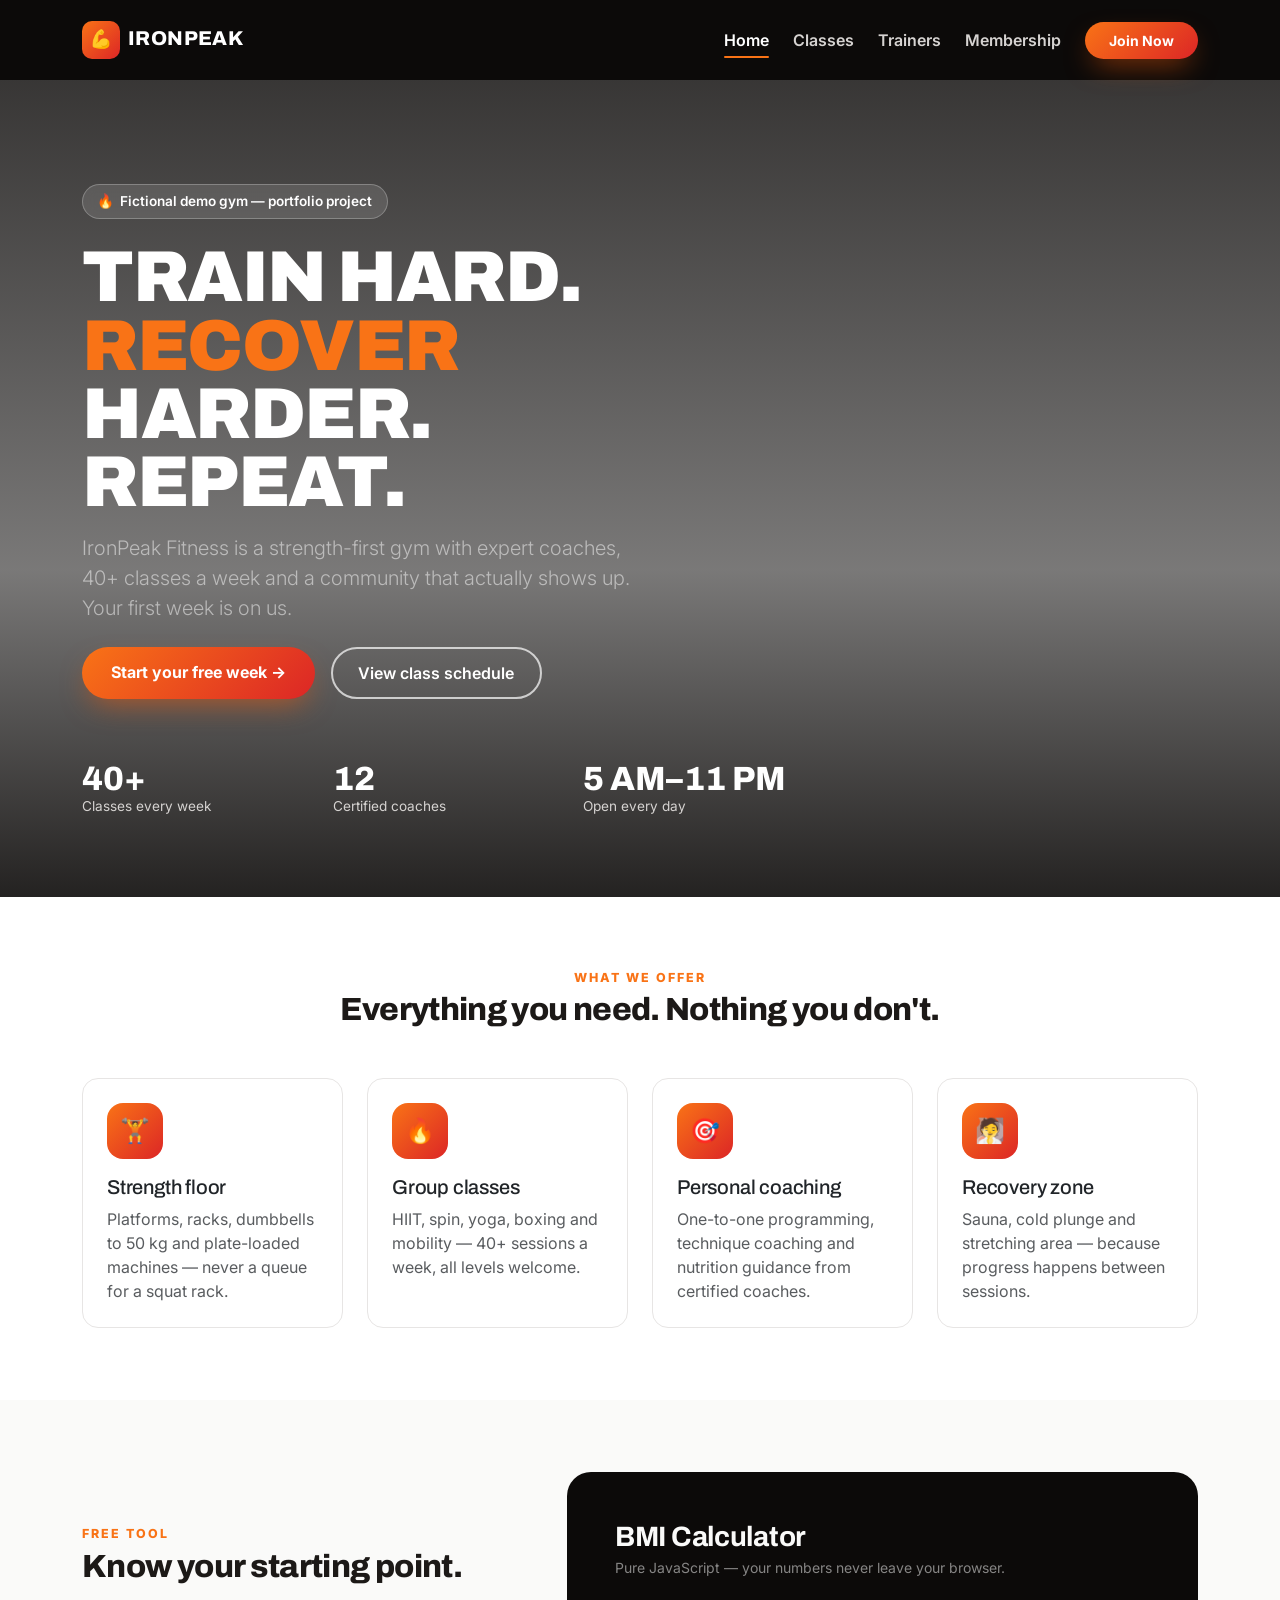
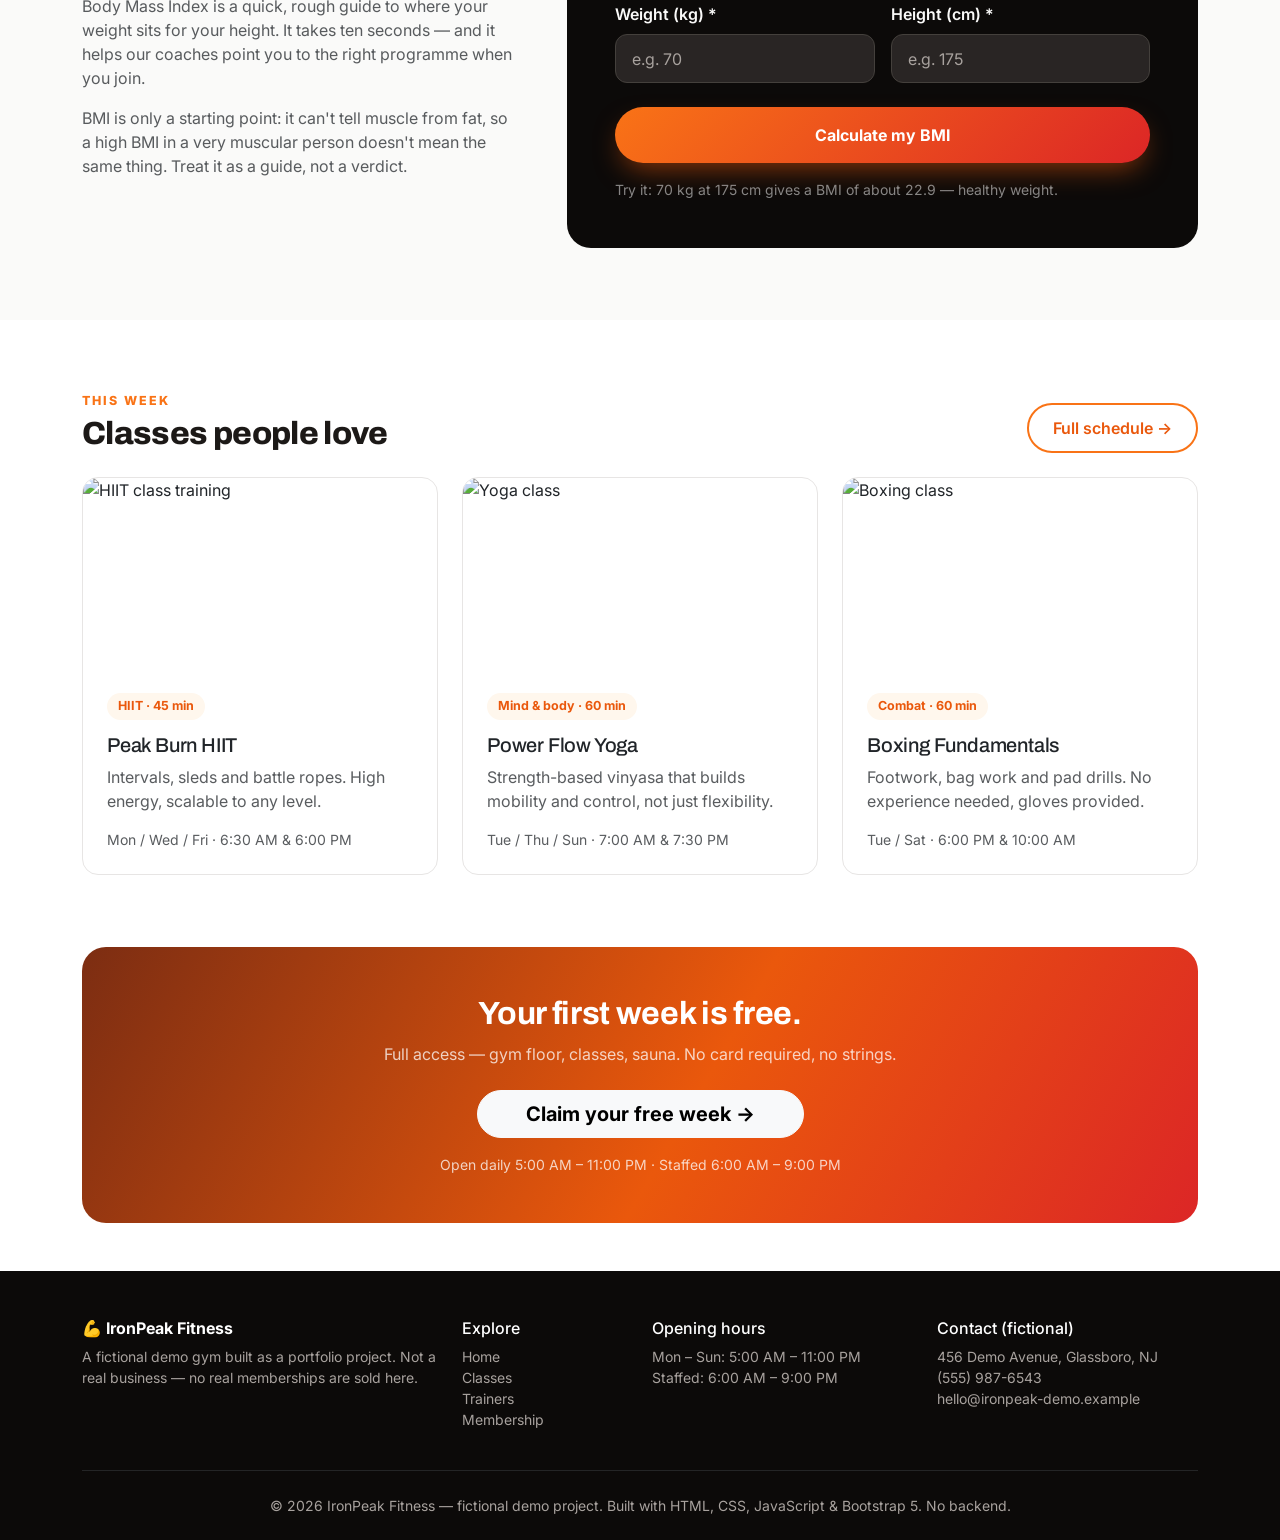
==== index.html @ 5a1632c7 "Add IronPeak Fitness: class schedule, trainers, membership plans, BMI calculator" ====
<!DOCTYPE html>
<html lang="en">
<head>
  <meta charset="UTF-8">
  <meta name="viewport" content="width=device-width, initial-scale=1.0">
  <meta name="description" content="IronPeak Fitness — a fictional demo gym. Strength, conditioning and group classes, plus a free BMI calculator.">
  <title>IronPeak Fitness — Strength, Conditioning &amp; Classes</title>
  <!--
    DEMO PROJECT: IronPeak Fitness is a fictional gym created for a portfolio.
    No real gym, trainers, members, or results are represented here.
  -->
  <link href="https://cdn.jsdelivr.net/npm/bootstrap@5.3.3/dist/css/bootstrap.min.css" rel="stylesheet">
  <link rel="preconnect" href="https://fonts.googleapis.com">
  <link href="https://fonts.googleapis.com/css2?family=Archivo:wght@600;700;800;900&family=Inter:wght@400;500;600;700&display=swap" rel="stylesheet">
  <link rel="stylesheet" href="assets/css/style.css">
</head>
<body>

<!-- ============ NAVBAR ============ -->
<nav class="navbar navbar-expand-lg navbar-dark bg-dark sticky-top py-3" style="background-color: var(--coal) !important;">
  <div class="container">
    <a class="navbar-brand" href="index.html"><span class="logo-mark">💪</span>IRONPEAK</a>
    <button class="navbar-toggler" type="button" data-bs-toggle="collapse" data-bs-target="#mainNav" aria-controls="mainNav" aria-expanded="false" aria-label="Toggle navigation">
      <span class="navbar-toggler-icon"></span>
    </button>
    <div class="collapse navbar-collapse" id="mainNav">
      <ul class="navbar-nav ms-auto align-items-lg-center gap-lg-2">
        <li class="nav-item"><a class="nav-link active" href="index.html">Home</a></li>
        <li class="nav-item"><a class="nav-link" href="classes.html">Classes</a></li>
        <li class="nav-item"><a class="nav-link" href="trainers.html">Trainers</a></li>
        <li class="nav-item"><a class="nav-link" href="membership.html">Membership</a></li>
        <li class="nav-item ms-lg-2"><a class="btn btn-ember btn-sm px-4 py-2" href="membership.html">Join Now</a></li>
      </ul>
    </div>
  </div>
</nav>

<!-- ============ HERO ============ -->
<header class="hero">
  <div class="container position-relative">
    <div class="row">
      <div class="col-lg-8">
        <span class="hero-badge">🔥 &nbsp;Fictional demo gym — portfolio project</span>
        <h1 class="display-2 mt-4">Train hard.<br><span class="accent">Recover</span> harder.<br>Repeat.</h1>
        <p class="lead text-white-50 mt-3" style="max-width: 560px;">IronPeak Fitness is a strength-first gym with expert coaches, 40+ classes a week and a community that actually shows up. Your first week is on us.</p>
        <div class="d-flex flex-wrap gap-3 mt-4">
          <a href="membership.html" class="btn btn-ember">Start your free week →</a>
          <a href="classes.html" class="btn btn-outline-light-soft">View class schedule</a>
        </div>
        <div class="row mt-5 g-3">
          <div class="col-4"><div class="stat-num">40+</div><div class="stat-label">Classes every week</div></div>
          <div class="col-4"><div class="stat-num">12</div><div class="stat-label">Certified coaches</div></div>
          <div class="col-4"><div class="stat-num">5 AM–11 PM</div><div class="stat-label">Open every day</div></div>
        </div>
      </div>
    </div>
  </div>
</header>

<!-- ============ WHAT WE OFFER ============ -->
<section class="section-pad">
  <div class="container">
    <div class="text-center mb-5 reveal">
      <p class="section-kicker mb-1">What we offer</p>
      <h2 class="section-title">Everything you need. Nothing you don't.</h2>
    </div>
    <div class="row g-4">
      <div class="col-md-6 col-lg-3 reveal">
        <div class="card card-lift h-100 p-4">
          <div class="icon-tile mb-3">🏋️</div>
          <h5>Strength floor</h5>
          <p class="text-muted mb-0">Platforms, racks, dumbbells to 50 kg and plate-loaded machines — never a queue for a squat rack.</p>
        </div>
      </div>
      <div class="col-md-6 col-lg-3 reveal reveal-delay-1">
        <div class="card card-lift h-100 p-4">
          <div class="icon-tile mb-3">🔥</div>
          <h5>Group classes</h5>
          <p class="text-muted mb-0">HIIT, spin, yoga, boxing and mobility — 40+ sessions a week, all levels welcome.</p>
        </div>
      </div>
      <div class="col-md-6 col-lg-3 reveal reveal-delay-2">
        <div class="card card-lift h-100 p-4">
          <div class="icon-tile mb-3">🎯</div>
          <h5>Personal coaching</h5>
          <p class="text-muted mb-0">One-to-one programming, technique coaching and nutrition guidance from certified coaches.</p>
        </div>
      </div>
      <div class="col-md-6 col-lg-3 reveal reveal-delay-2">
        <div class="card card-lift h-100 p-4">
          <div class="icon-tile mb-3">🧖</div>
          <h5>Recovery zone</h5>
          <p class="text-muted mb-0">Sauna, cold plunge and stretching area — because progress happens between sessions.</p>
        </div>
      </div>
    </div>
  </div>
</section>

<!-- ============ BMI CALCULATOR ============ -->
<section class="section-pad bg-soft">
  <div class="container">
    <div class="row align-items-center g-5">
      <div class="col-lg-5 reveal">
        <p class="section-kicker mb-1">Free tool</p>
        <h2 class="section-title">Know your starting point.</h2>
        <p class="text-muted">Body Mass Index is a quick, rough guide to where your weight sits for your height. It takes ten seconds — and it helps our coaches point you to the right programme when you join.</p>
        <p class="text-muted">BMI is only a starting point: it can't tell muscle from fat, so a high BMI in a very muscular person doesn't mean the same thing. Treat it as a guide, not a verdict.</p>
      </div>
      <div class="col-lg-7 reveal reveal-delay-1">
        <div class="bmi-box p-4 p-md-5">
          <h3 class="fw-bold mb-1">BMI Calculator</h3>
          <p class="text-white-50 small mb-4">Pure JavaScript — your numbers never leave your browser.</p>
          <form id="bmi-form" novalidate>
            <div class="row g-3">
              <div class="col-sm-6">
                <label for="bmi-weight" class="form-label fw-semibold">Weight (kg) *</label>
                <input type="number" id="bmi-weight" class="form-control" placeholder="e.g. 70" min="20" max="300" step="0.1" required>
              </div>
              <div class="col-sm-6">
                <label for="bmi-height" class="form-label fw-semibold">Height (cm) *</label>
                <input type="number" id="bmi-height" class="form-control" placeholder="e.g. 175" min="100" max="250" step="0.1" required>
              </div>
            </div>
            <button type="submit" class="btn btn-ember w-100 mt-4 py-3">Calculate my BMI</button>
          </form>
          <div id="bmi-result" class="d-none mt-4 pt-4 border-top border-secondary"></div>
          <p class="text-white-50 small mt-3 mb-0">Try it: 70 kg at 175 cm gives a BMI of about 22.9 — healthy weight.</p>
        </div>
      </div>
    </div>
  </div>
</section>

<!-- ============ FEATURED CLASSES PREVIEW ============ -->
<section class="section-pad">
  <div class="container">
    <div class="d-flex flex-wrap justify-content-between align-items-end mb-4 reveal">
      <div>
        <p class="section-kicker mb-1">This week</p>
        <h2 class="section-title mb-0">Classes people love</h2>
      </div>
      <a href="classes.html" class="btn btn-outline-ember mt-3 mt-sm-0">Full schedule →</a>
    </div>
    <div class="row g-4">
      <div class="col-md-4 reveal">
        <div class="card card-lift h-100">
          <img src="https://picsum.photos/seed/ironpeak-hiit/800/500" class="card-img-top class-img" alt="HIIT class training" loading="lazy">
          <div class="card-body p-4">
            <span class="chip">HIIT · 45 min</span>
            <h5 class="mt-2">Peak Burn HIIT</h5>
            <p class="text-muted">Intervals, sleds and battle ropes. High energy, scalable to any level.</p>
            <p class="text-muted small mb-0">Mon / Wed / Fri · 6:30 AM &amp; 6:00 PM</p>
          </div>
        </div>
      </div>
      <div class="col-md-4 reveal reveal-delay-1">
        <div class="card card-lift h-100">
          <img src="https://picsum.photos/seed/ironpeak-yoga/800/500" class="card-img-top class-img" alt="Yoga class" loading="lazy">
          <div class="card-body p-4">
            <span class="chip">Mind &amp; body · 60 min</span>
            <h5 class="mt-2">Power Flow Yoga</h5>
            <p class="text-muted">Strength-based vinyasa that builds mobility and control, not just flexibility.</p>
            <p class="text-muted small mb-0">Tue / Thu / Sun · 7:00 AM &amp; 7:30 PM</p>
          </div>
        </div>
      </div>
      <div class="col-md-4 reveal reveal-delay-2">
        <div class="card card-lift h-100">
          <img src="https://picsum.photos/seed/ironpeak-boxing/800/500" class="card-img-top class-img" alt="Boxing class" loading="lazy">
          <div class="card-body p-4">
            <span class="chip">Combat · 60 min</span>
            <h5 class="mt-2">Boxing Fundamentals</h5>
            <p class="text-muted">Footwork, bag work and pad drills. No experience needed, gloves provided.</p>
            <p class="text-muted small mb-0">Tue / Sat · 6:00 PM &amp; 10:00 AM</p>
          </div>
        </div>
      </div>
    </div>
  </div>
</section>

<!-- ============ CTA ============ -->
<section class="pb-5">
  <div class="container">
    <div class="cta-band p-5 text-center reveal">
      <h2 class="fw-bold">Your first week is free.</h2>
      <p class="mb-4 opacity-75">Full access — gym floor, classes, sauna. No card required, no strings.</p>
      <a href="membership.html" class="btn btn-light btn-lg rounded-pill px-5 fw-bold">Claim your free week →</a>
      <p class="mt-3 mb-0 small opacity-75">Open daily 5:00 AM – 11:00 PM · Staffed 6:00 AM – 9:00 PM</p>
    </div>
  </div>
</section>

<!-- ============ FOOTER ============ -->
<footer class="pt-5 pb-4">
  <div class="container">
    <div class="row g-4">
      <div class="col-md-4">
        <h6 class="fw-bold">💪 IronPeak Fitness</h6>
        <p class="small">A fictional demo gym built as a portfolio project. Not a real business — no real memberships are sold here.</p>
      </div>
      <div class="col-md-2">
        <h6>Explore</h6>
        <ul class="list-unstyled small">
          <li><a href="index.html">Home</a></li>
          <li><a href="classes.html">Classes</a></li>
          <li><a href="trainers.html">Trainers</a></li>
          <li><a href="membership.html">Membership</a></li>
        </ul>
      </div>
      <div class="col-md-3">
        <h6>Opening hours</h6>
        <ul class="list-unstyled small">
          <li>Mon – Sun: 5:00 AM – 11:00 PM</li>
          <li>Staffed: 6:00 AM – 9:00 PM</li>
        </ul>
      </div>
      <div class="col-md-3">
        <h6>Contact (fictional)</h6>
        <ul class="list-unstyled small">
          <li>456 Demo Avenue, Glassboro, NJ</li>
          <li>(555) 987-6543</li>
          <li>hello@ironpeak-demo.example</li>
        </ul>
      </div>
    </div>
    <hr class="border-secondary my-4">
    <p class="small text-center mb-0">© <span id="year"></span> IronPeak Fitness — fictional demo project. Built with HTML, CSS, JavaScript &amp; Bootstrap 5. No backend.</p>
  </div>
</footer>

<script src="https://cdn.jsdelivr.net/npm/bootstrap@5.3.3/dist/js/bootstrap.bundle.min.js"></script>
<script src="assets/js/main.js"></script>
</body>
</html>
---- assets/css/style.css ----
/* IronPeak Fitness — custom styles (Bootstrap 5 layered on top) */
:root {
  --ember: #f97316;
  --ember-dark: #ea580c;
  --ember-soft: #fff7ed;
  --coal: #0c0a09;
  --coal-2: #1c1917;
  --steel: #78716c;
  --paper: #fafaf9;
  --gold: #fbbf24;
  --radius: 1rem;
}

html { scroll-behavior: smooth; }
body {
  font-family: "Inter", system-ui, -apple-system, sans-serif;
  color: #1c1917;
  background: #fff;
  overflow-x: hidden;
}
h1, h2, h3, h4, h5, .display-font {
  font-family: "Archivo", "Inter", sans-serif;
  letter-spacing: -.01em;
}

/* ---------- Navbar ---------- */
.navbar-dark .navbar-brand { font-family: "Archivo", sans-serif; font-weight: 800; letter-spacing: .02em; }
.navbar-brand .logo-mark {
  display: inline-flex; align-items: center; justify-content: center;
  width: 38px; height: 38px; border-radius: 10px;
  background: linear-gradient(135deg, var(--ember), #dc2626);
  color: #fff; font-size: 1.1rem; margin-right: .5rem;
}
.navbar-dark .nav-link { font-weight: 600; color: #d6d3d1 !important; position: relative; }
.navbar-dark .nav-link::after {
  content: ""; position: absolute; left: .5rem; right: .5rem; bottom: .15rem;
  height: 2px; background: var(--ember); border-radius: 2px;
  transform: scaleX(0); transform-origin: left; transition: transform .25s ease;
}
.navbar-dark .nav-link:hover::after, .navbar-dark .nav-link.active::after { transform: scaleX(1); }
.navbar-dark .nav-link.active { color: #fff !important; }

/* ---------- Hero ---------- */
.hero {
  background:
    linear-gradient(180deg, rgba(12,10,9,.82), rgba(12,10,9,.55) 60%, rgba(12,10,9,.9)),
    url("https://picsum.photos/seed/ironpeak-hero/1800/1000") center/cover no-repeat;
  color: #fff;
  padding: 6.5rem 0 5rem;
}
.hero h1 { font-weight: 900; text-transform: uppercase; line-height: .95; letter-spacing: -.02em; }
.hero h1 .accent { color: var(--ember); }
.hero-badge {
  display: inline-flex; align-items: center; gap: .45rem;
  background: rgba(255,255,255,.12); border: 1px solid rgba(255,255,255,.25);
  backdrop-filter: blur(6px);
  padding: .4rem .9rem; border-radius: 999px; font-size: .85rem; font-weight: 600;
}
.stat-num { font-family: "Archivo", sans-serif; font-size: 2.1rem; font-weight: 800; color: #fff; line-height: 1; }
.stat-label { font-size: .85rem; color: #d6d3d1; }

/* ---------- Buttons ---------- */
.btn-ember {
  background: linear-gradient(135deg, var(--ember), #dc2626);
  border: none; color: #fff; font-weight: 700;
  padding: .8rem 1.8rem; border-radius: 999px;
  box-shadow: 0 12px 28px -8px rgba(234,88,12,.6);
  transition: transform .2s ease, box-shadow .2s ease;
}
.btn-ember:hover, .btn-ember:focus { color: #fff; transform: translateY(-2px); box-shadow: 0 18px 34px -8px rgba(234,88,12,.65); }
.btn-outline-light-soft {
  border: 2px solid rgba(255,255,255,.7); color: #fff; font-weight: 600;
  padding: .75rem 1.6rem; border-radius: 999px; transition: all .2s ease;
}
.btn-outline-light-soft:hover { background: #fff; color: var(--coal); }
.btn-outline-ember {
  border: 2px solid var(--ember); color: var(--ember-dark); font-weight: 600;
  padding: .7rem 1.5rem; border-radius: 999px; transition: all .2s ease;
}
.btn-outline-ember:hover { background: var(--ember); color: #fff; }

/* ---------- Cards ---------- */
.card-lift {
  border: 1px solid #e7e5e4; border-radius: var(--radius);
  transition: transform .3s ease, box-shadow .3s ease, border-color .3s ease;
  overflow: hidden;
}
.card-lift:hover { transform: translateY(-6px); box-shadow: 0 24px 48px -16px rgba(12,10,9,.25); border-color: #fdba74; }
.icon-tile {
  width: 56px; height: 56px; border-radius: 16px;
  display: inline-flex; align-items: center; justify-content: center;
  font-size: 1.5rem; color: #fff;
  background: linear-gradient(135deg, var(--ember), #dc2626);
}
.trainer-img { height: 280px; object-fit: cover; transition: transform .5s ease; }
.card-lift:hover .trainer-img { transform: scale(1.05); }
.chip {
  display: inline-block; background: var(--ember-soft); color: var(--ember-dark);
  font-size: .78rem; font-weight: 700; padding: .25rem .7rem; border-radius: 999px; margin: 0 .25rem .35rem 0;
}
.class-img { height: 190px; object-fit: cover; }

/* ---------- Sections ---------- */
.section-pad { padding: 4.5rem 0; }
.section-kicker {
  text-transform: uppercase; letter-spacing: .16em; font-size: .78rem;
  font-weight: 800; color: var(--ember);
}
.section-title { font-weight: 800; letter-spacing: -.02em; }
.bg-dark-section { background: var(--coal); color: #fafaf9; }
.bg-soft { background: var(--paper); }
.cta-band {
  background: linear-gradient(120deg, #7c2d12, var(--ember-dark) 55%, #dc2626);
  border-radius: 1.5rem; color: #fff;
}

/* ---------- Timetable ---------- */
.timetable th { background: var(--coal); color: #fff; font-weight: 600; white-space: nowrap; }
.timetable td { vertical-align: middle; }
.timetable .class-cell { font-weight: 600; }
.timetable .class-cell small { display: block; font-weight: 400; color: var(--steel); }
.filter-btn.active { background: var(--coal); color: #fff; border-color: var(--coal); }

/* ---------- Pricing ---------- */
.plan-popular {
  border: 2px solid var(--ember) !important;
  box-shadow: 0 24px 48px -16px rgba(234,88,12,.35);
  position: relative;
}
.plan-badge {
  position: absolute; top: -14px; left: 50%; transform: translateX(-50%);
  background: linear-gradient(135deg, var(--ember), #dc2626); color: #fff;
  font-size: .75rem; font-weight: 800; letter-spacing: .08em; text-transform: uppercase;
  padding: .35rem 1rem; border-radius: 999px; white-space: nowrap;
}
.price-tag { font-family: "Archivo", sans-serif; font-size: 2.4rem; font-weight: 800; color: var(--coal); line-height: 1; }
.price-tag small { font-size: .9rem; color: var(--steel); font-weight: 500; }

/* ---------- BMI ---------- */
.bmi-box { background: var(--coal); color: #fafaf9; border-radius: 1.5rem; }
.bmi-result-num { font-family: "Archivo", sans-serif; font-size: 3rem; font-weight: 800; line-height: 1; }
.bmi-meter { height: 12px; border-radius: 999px; background: linear-gradient(90deg, #38bdf8 0 18.5%, #22c55e 18.5% 25%, #facc15 25% 30%, #ef4444 30% 100%); }
.bmi-marker {
  position: absolute; top: -6px; width: 4px; height: 24px;
  background: #fff; border-radius: 2px; transform: translateX(-50%);
  box-shadow: 0 0 0 2px rgba(0,0,0,.4); transition: left .5s ease;
}
.bmi-range-label { font-size: .72rem; color: #a8a29e; }

/* ---------- Scroll reveal ---------- */
.reveal { opacity: 0; transform: translateY(26px); transition: opacity .7s ease, transform .7s ease; }
.reveal.visible { opacity: 1; transform: none; }
.reveal-delay-1 { transition-delay: .12s; }
.reveal-delay-2 { transition-delay: .24s; }

/* ---------- Forms ---------- */
.form-control, .form-select { border-radius: .75rem; padding: .7rem 1rem; border: 1.5px solid #e7e5e4; }
.form-control:focus, .form-select:focus { border-color: var(--ember); box-shadow: 0 0 0 .25rem rgba(249,115,22,.18); }
.bmi-box .form-control { background: #292524; border-color: #44403c; color: #fff; }
.bmi-box .form-control:focus { border-color: var(--ember); box-shadow: 0 0 0 .25rem rgba(249,115,22,.3); }
.bmi-box .form-control::placeholder { color: #a8a29e; }

/* ---------- Footer ---------- */
footer { background: var(--coal); color: #a8a29e; }
footer a { color: #a8a29e; text-decoration: none; }
footer a:hover { color: #fff; }
footer h6 { color: #fff; }

@media (max-width: 767px) {
  .hero { padding: 4.5rem 0 3.5rem; }
  .stat-num { font-size: 1.6rem; }
  .bmi-result-num { font-size: 2.4rem; }
}
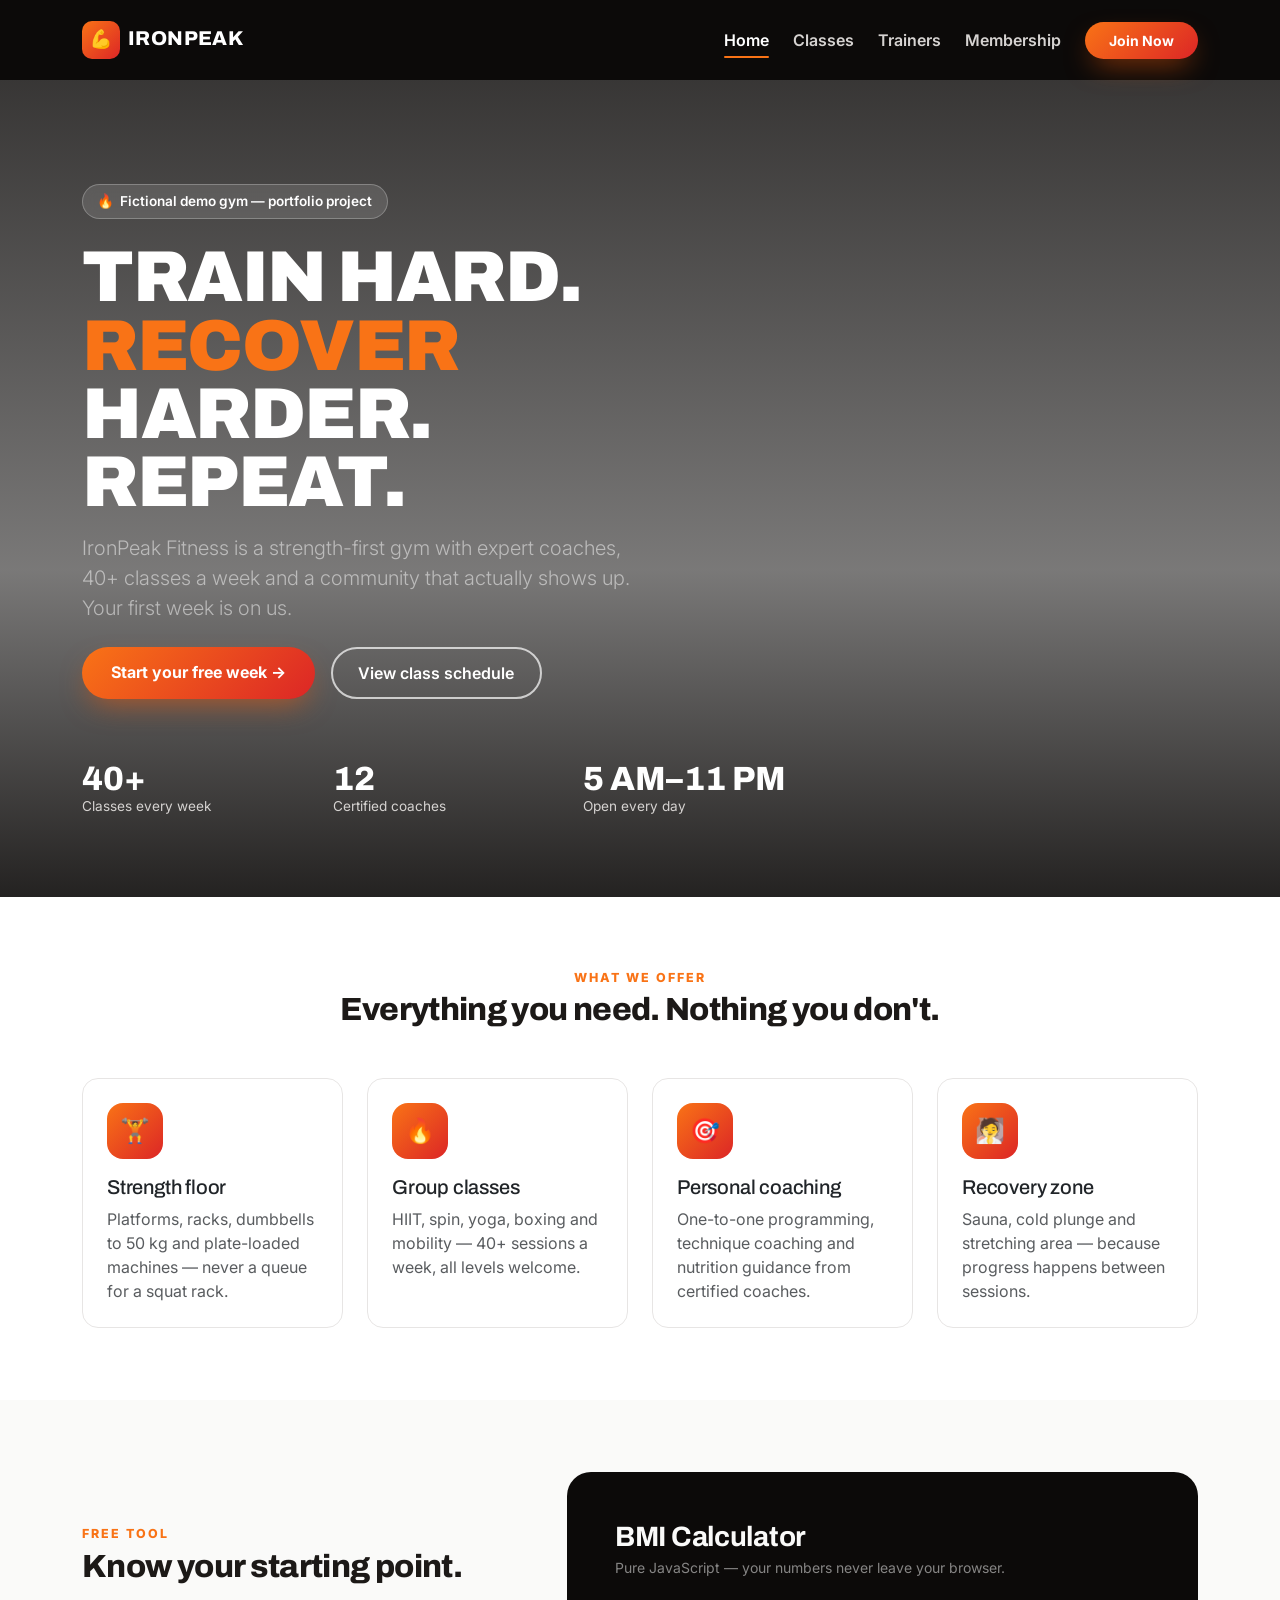
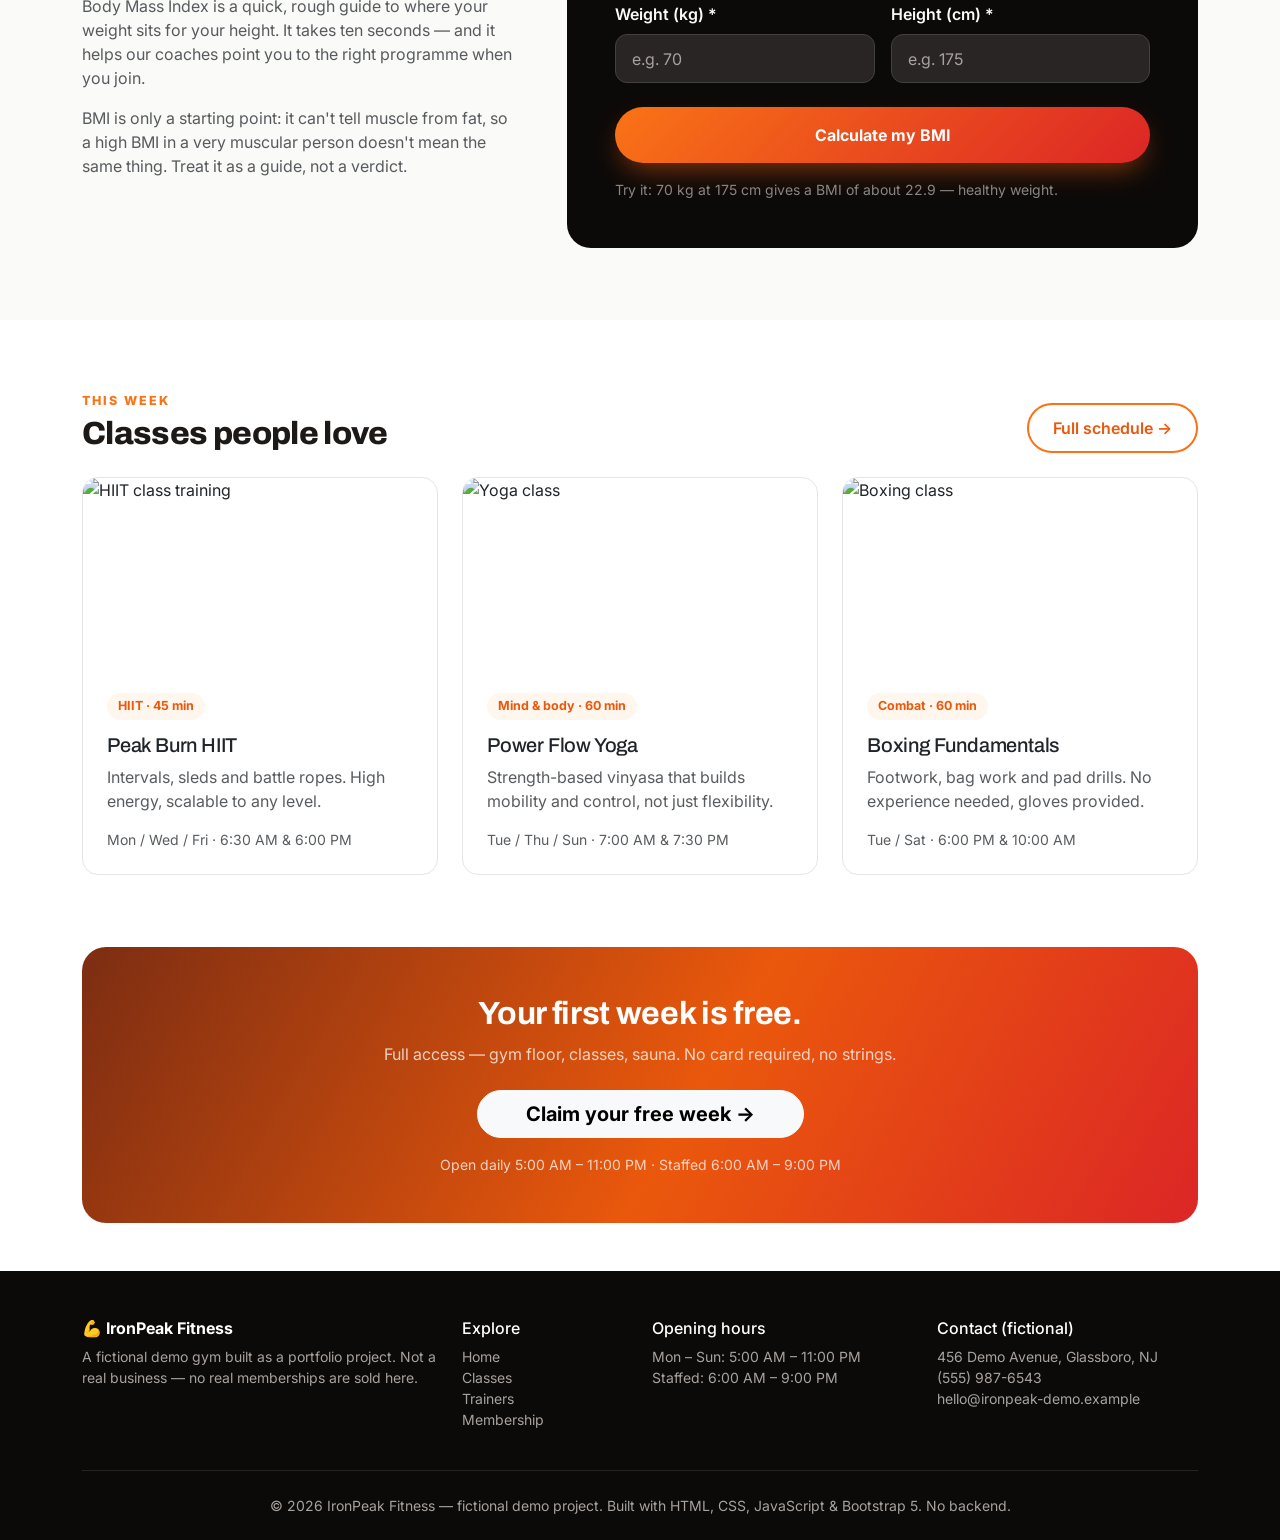
==== commit 0c6c2851: "Upgrade polish: animations, content, accessibility" ====
--- a/index.html
+++ b/index.html
@@ -15,17 +15,18 @@
   <link rel="stylesheet" href="assets/css/style.css">
 </head>
 <body>
+<a class="skip-link" href="#main">Skip to main content</a>
 
 <!-- ============ NAVBAR ============ -->
 <nav class="navbar navbar-expand-lg navbar-dark bg-dark sticky-top py-3" style="background-color: var(--coal) !important;">
   <div class="container">
-    <a class="navbar-brand" href="index.html"><span class="logo-mark">💪</span>IRONPEAK</a>
+    <a class="navbar-brand" href="index.html"><span class="logo-mark" aria-hidden="true">💪</span>IRONPEAK</a>
     <button class="navbar-toggler" type="button" data-bs-toggle="collapse" data-bs-target="#mainNav" aria-controls="mainNav" aria-expanded="false" aria-label="Toggle navigation">
       <span class="navbar-toggler-icon"></span>
     </button>
     <div class="collapse navbar-collapse" id="mainNav">
       <ul class="navbar-nav ms-auto align-items-lg-center gap-lg-2">
-        <li class="nav-item"><a class="nav-link active" href="index.html">Home</a></li>
+        <li class="nav-item"><a class="nav-link active" aria-current="page" href="index.html">Home</a></li>
         <li class="nav-item"><a class="nav-link" href="classes.html">Classes</a></li>
         <li class="nav-item"><a class="nav-link" href="trainers.html">Trainers</a></li>
         <li class="nav-item"><a class="nav-link" href="membership.html">Membership</a></li>
@@ -36,7 +37,7 @@
 </nav>
 
 <!-- ============ HERO ============ -->
-<header class="hero">
+<header class="hero" id="main">
   <div class="container position-relative">
     <div class="row">
       <div class="col-lg-8">
@@ -124,7 +125,7 @@
             </div>
             <button type="submit" class="btn btn-ember w-100 mt-4 py-3">Calculate my BMI</button>
           </form>
-          <div id="bmi-result" class="d-none mt-4 pt-4 border-top border-secondary"></div>
+          <div id="bmi-result" role="status" aria-live="polite" class="d-none mt-4 pt-4 border-top border-secondary"></div>
           <p class="text-white-50 small mt-3 mb-0">Try it: 70 kg at 175 cm gives a BMI of about 22.9 — healthy weight.</p>
         </div>
       </div>
--- a/assets/css/style.css
+++ b/assets/css/style.css
@@ -171,3 +171,29 @@
   .stat-num { font-size: 1.6rem; }
   .bmi-result-num { font-size: 2.4rem; }
 }
+
+/* ===== Polish upgrade: motion, focus, responsiveness ===== */
+:root{--focus-ring:#f97316}
+:focus-visible{outline:3px solid var(--focus-ring);outline-offset:2px;border-radius:4px}
+.skip-link{position:absolute;left:-9999px;top:0;background:#f97316;color:#fff;padding:.6rem 1rem;z-index:2000;border-radius:0 0 10px 0;font-weight:600}
+.skip-link:focus{left:0;color:#fff}
+@keyframes heroUp{from{opacity:0;transform:translateY(22px)}to{opacity:1;transform:none}}
+@keyframes floaty{0%,100%{transform:translateY(0)}50%{transform:translateY(-10px)}}
+.hero .hero-badge,.hero h1,.hero .lead,.hero .d-flex,.hero .row.mt-5,.hero .btn{animation:heroUp .8s cubic-bezier(.22,1,.36,1) both}
+.hero h1{animation-delay:.08s}.hero .lead{animation-delay:.18s}.hero .d-flex{animation-delay:.28s}.hero .row.mt-5{animation-delay:.38s}
+.hero-img{animation:heroUp .9s .2s cubic-bezier(.22,1,.36,1) both}
+.btn{transition:transform .18s ease,box-shadow .18s ease,background-color .18s ease,color .18s ease}
+.btn:active{transform:translateY(1px) scale(.98)}
+.card-lift,.card{will-change:transform}
+.card-lift:focus-within,.card:focus-within{box-shadow:0 0 0 3px rgba(249,115,22,.35)}
+.icon-tile{transition:transform .3s ease}
+.card-lift:hover .icon-tile,.card:hover .icon-tile{transform:translateY(-3px) rotate(-3deg)}
+.reveal-left{opacity:0;transform:translateX(-28px);transition:opacity .7s ease,transform .7s ease}
+.reveal-right{opacity:0;transform:translateX(28px);transition:opacity .7s ease,transform .7s ease}
+.reveal-zoom{opacity:0;transform:scale(.96);transition:opacity .7s ease,transform .7s ease}
+.reveal-left.visible,.reveal-right.visible,.reveal-zoom.visible{opacity:1;transform:none}
+#back-to-top{position:fixed;right:1rem;bottom:1rem;z-index:1050;width:46px;height:46px;border-radius:50%;border:none;background:#f97316;color:#fff;font-size:1.2rem;box-shadow:0 10px 24px rgba(0,0,0,.25);opacity:0;pointer-events:none;transform:translateY(8px);transition:opacity .25s ease,transform .25s ease}
+#back-to-top.show{opacity:1;pointer-events:auto;transform:none}
+#back-to-top:hover{transform:translateY(-2px)}
+@media(max-width:575px){.section-pad,.section{padding:3rem 0}.hero h1{font-size:clamp(2rem,9vw,2.8rem)!important}.gallery-img{height:180px}.cta-band{padding:2rem 1.25rem!important}}
+@media(prefers-reduced-motion:reduce){html{scroll-behavior:auto}*,*::before,*::after{animation-duration:.001ms!important;animation-iteration-count:1!important;transition-duration:.001ms!important}.reveal,.reveal-left,.reveal-right,.reveal-zoom{opacity:1!important;transform:none!important}.hero-img{transform:none!important}}
